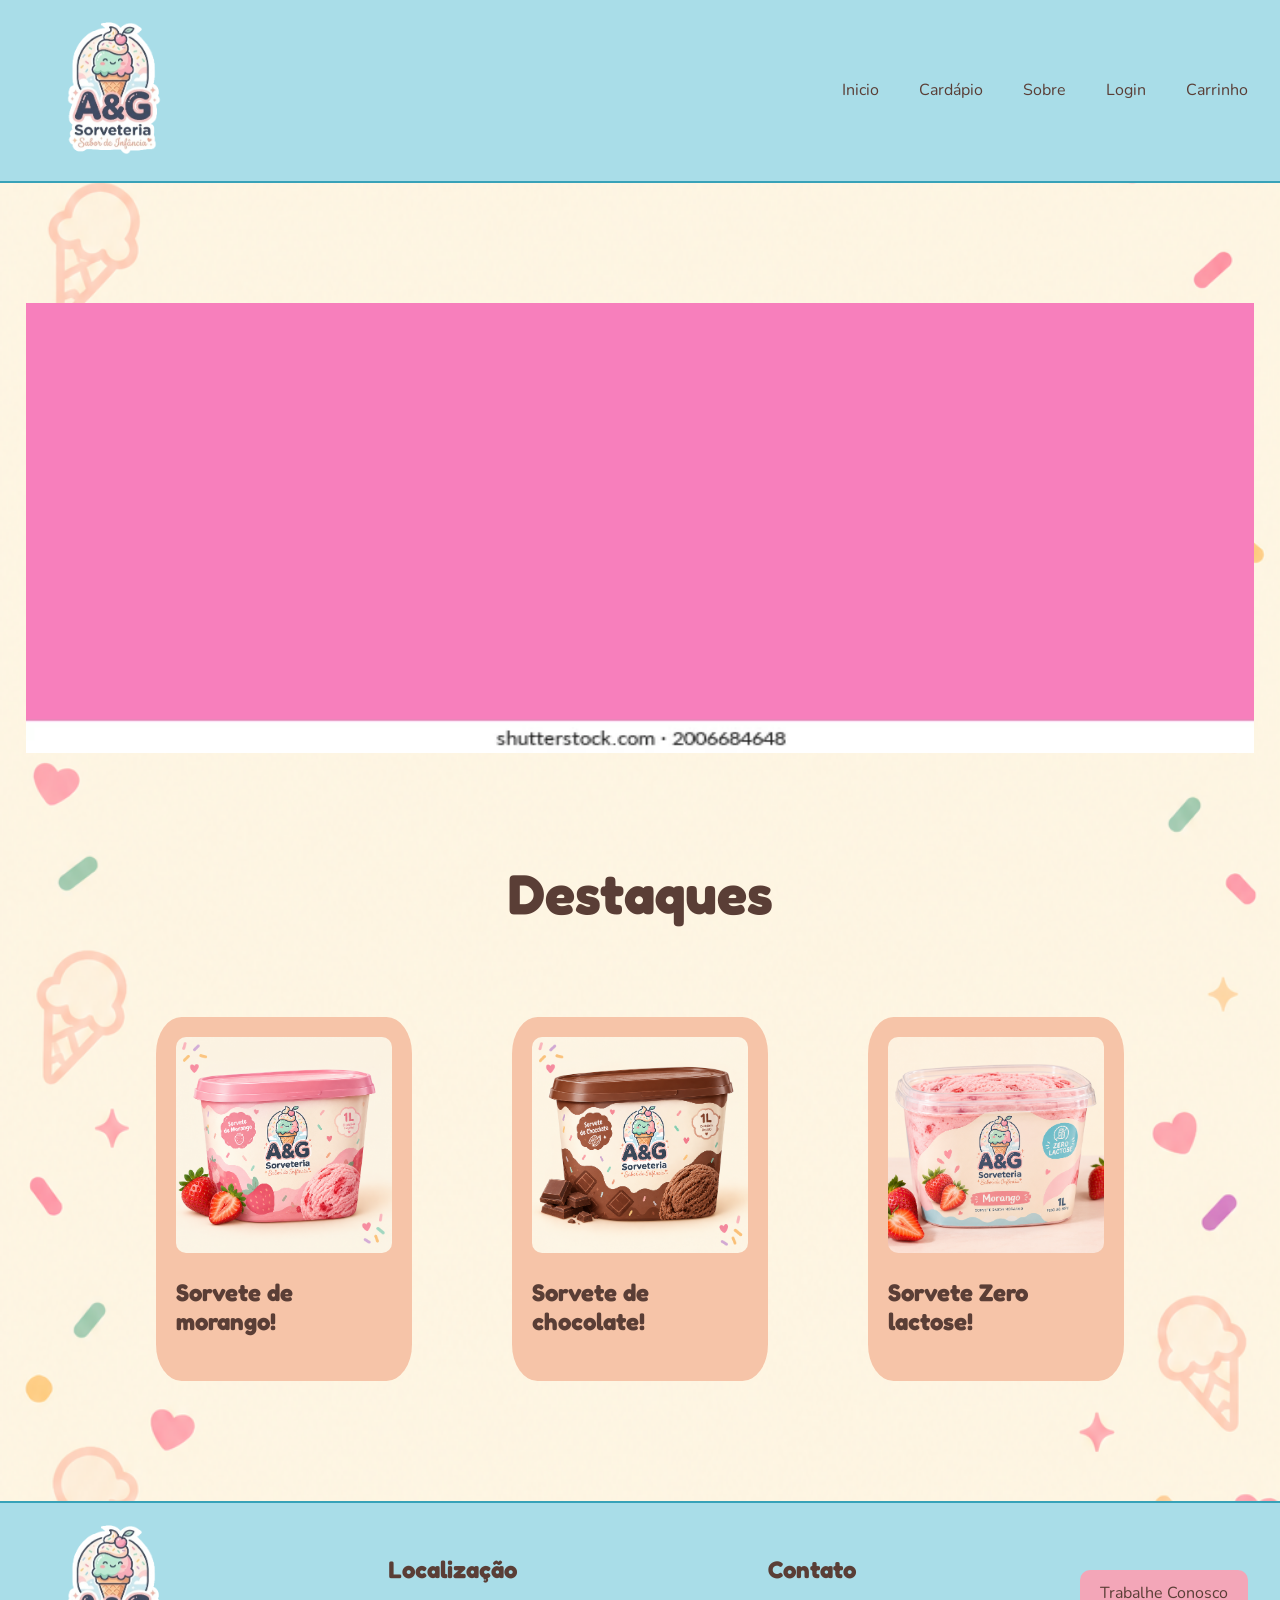
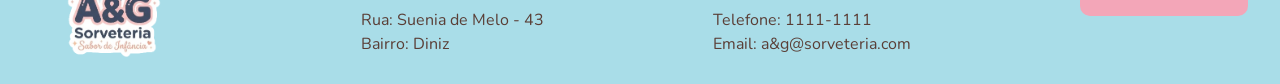
==== index.html @ 2f1aa0f4 "Add files via upload" ====
<!DOCTYPE html>
<html lang="pt-br">
<head>
    <meta charset="UTF-8">
    <meta name="viewport" content="width=device-width, initial-scale=1.0">
    <title>A&G sorveteria</title>
    <link rel="icon" type="imagem/png" href="imagens/Logo.png">
    <link rel="stylesheet" href="css/style.css">
</head>
<body>
    <header class="cabecalho">
        
        <img class="logo" src="imagens/Logo.png" alt="logo da A&G sorveteria">
        
        <nav class="navegacao">
            <ul>
                <li><a href="index.html">Inicio</a></li>
                <li><a href="paginas/Cardapio.html">Cardápio</a></li>
                <li><a href="paginas/Sobre.html">Sobre</a></li>
                <li><a href="paginas/Login.html">Login</a></li>
                <li><a href="paginas/Carrinho.html">Carrinho</a></li>
            </ul>
        </nav>
    </header>

    <main class="principal">

        <img class="banner" src="imagens/persian-pink-banner-solid-color-260nw-2006684648.webp" alt="banner da A&G Sorveteria">


        <section class="destaques">
            <h1>Destaques</h1>

            <div class="cards">
                <a href="paginas/Produtos/Morango1l.html">
                    <article>
                        <img src="imagens/morango1l.png" alt="imagem de sorvete">
                        <h2>Sorvete de morango!</h2>
                    </article>
                </a>

                <a href="paginas/Produtos/Chocolate1l.html">
                    <article>
                        <img src="imagens/chocolate1l.png" alt="imagem de sorvete">
                        <h2>Sorvete de chocolate!</h2>
                    </article>
                </a>

                <a href="paginas/Produtos/Morango0.html">
                    <article>
                        <img src="imagens/morango0.png" alt="imagem de sorvete">
                        <h2>Sorvete Zero lactose!</h2>
                    </article>
                </a>
            </div>
        </section>
    </main>

    <footer class="rodape">
        <img class="logo" src="imagens/Logo.png" alt="logo da A%G sorveteria">

        <section>
            <h2>Localização</h2>
            <p>Rua: Suenia de Melo - 43</p>
            <p>Bairro: Diniz</p>
        </section>

        <section>
            <h2>Contato</h2>
            <p>Telefone: 1111-1111</p>
            <p>Email: a&g@sorveteria.com</p>
        </section>

        <a class="botao" href="paginas/Trabalhe.html">Trabalhe Conosco</a>

    </footer>
</body>
</html>
---- css/style.css ----
@import url('https://fonts.googleapis.com/css2?family=Fredoka:wght@400;500;600;700&family=Nunito:wght@400;500;600;700&display=swap');

*{
    margin: 0;
    padding: 0;
    box-sizing: border-box;
}

:root {
    --cor-principal: #A9DDE8;
    --cor-background: #FFF8EE;
    --cor-texto: #5a3e36;
    --cor-cards: #F6C4A8;
    --cor-destaque: #354052;
    --cor-botoes: #F3A6B8;
    --cor-hover: #D9828B;
    --cor-detalhes: #A8D9C8;
}

body {
    display: flex;
    flex-direction: column;
    justify-content: space-between;


    background-repeat: no-repeat;
    background-position: center center;
    background-size: cover;
    background-image: url(../imagens/back.png);
    color: var(--cor-texto);
    font-family: 'Nunito', sans-serif;
    min-height: 100vh;
}

main {
    margin: 100px 2%;
}

h1, h2, h3 {
    display: flex;
    justify-content: center;

    font-family: 'Fredoka', sans-serif;
    margin-bottom: 25px;
    margin-top: 25px;
}

p {
    margin: 2px 0;
}

h1 {
    font-size: 3.5em;
}

input:focus, button:focus, a:focus {
    outline: 3px solid var(--cor-destaque);
}

.botao{
    padding: 12px 20px;
    border: none;
    border-radius: 10px;

    background-color: var(--cor-botoes);
    text-decoration: none;
    color: var(--cor-texto);
}

.botao:hover {
    background-color: var(--cor-hover);
}


/* Rodape*/

.rodape {
    display: flex;
    justify-content: space-between;
    gap: 2em;
    flex-wrap: wrap;
    align-items: center;

    padding-left: 2rem;
    padding-right: 2rem;
    margin-top: 20px;
    
    background-color: var(--cor-principal);
    border-top: 2px solid #38a2b8;
}

/* Cabeçalho */

.cabecalho {
    display: flex;
    align-items: center;
    justify-content: space-between;
    flex-wrap: wrap;

    background-color: var(--cor-principal);
    padding-left: 2rem;
    padding-right: 2rem;
    margin-bottom: 20px;
    border-bottom: 2px solid #38a2b8;
}

.navegacao ul {
    display: flex;
    gap: 40px;
    list-style: none;
    flex-wrap: wrap;
}

.navegacao a{
    text-decoration: none;
    color: var(--cor-texto);
}

.logo {
    width: 10rem;
}


/* Principal */

.destaques > h1 {
    margin-top: 100px;
    margin-bottom: 90px;
}

.banner{
    width: 100%;
    max-height: 450px;
}

.cards {
    display: flex;
    justify-content: center;
    gap: 100px;
    flex-wrap: wrap;
} 

.cards img {
    width: 100%;
    max-height: 450px;
    border-radius: 10px;
}

.cards article{
    display: flex;
    flex-direction: column;
    align-items: center;

    background-color: var(--cor-cards);
    padding: 20px;
    width: 20vw;
    border-radius: 10%;
    transition: 0.3s;
    
}

.cards article:hover{
    transform: translateY(-5px);
}

.cards a{
    text-decoration: none;
    color: var(--cor-texto);

}


/*Cardápio*/

.sabores {
    display: flex;
    justify-content: space-around;
    gap: 100px;
    flex-wrap: wrap;
    align-items: flex-start;

} 

.sabores article{
    display: flex;
    flex-direction: column;
    justify-content:  space-between;
    align-items: center;

    padding: 20px;
    background-color: var(--cor-cards);
    width: 25em;
    height: 50%;
    border-radius: 10px;
    box-shadow: 1px var(--cor-detalhes);
    transition: 0.3s;   
}

.sabores article:hover{
    transform: translateY(-5px);
}

.sabores div {
    display: flex;
    flex-direction: column;
    align-items: center;
}

.sabores img {
    width: 100%;
    max-height: 450px;
    border-radius: 10px;
}

.sabores a{
    text-decoration: none;
    color: var(--cor-texto);
}

.cardapio h1{
    font-size: 3em;
}

.sabores p{
    font-weight: bold;
}

.sabores h2 {
    font-size: 1.5em;
}

.sabores p {
    font-size: 1em;
}

.busca {
    display: flex;
    justify-content: flex-start;
    align-items: center;
    flex-wrap: wrap;
    gap: 10px;

    border-radius: 10%;
    margin-bottom: 100px;
}

.busca label{
    flex-basis: 100%;
    font-weight: bold;
    font-size: 1.5em
}

.busca input {
    flex: 1;
    min-width: 0;

    padding: 12px;
    border: 1px solid #dddddd;
    border-radius: 10px;
}



/* Produto */

.produto_descricao {
    display: grid;
    grid-template-columns: minmax(0, 1fr) minmax(0, 1fr);
    align-items: center;
    gap: 35px;

    width: min(1000px, 92%);
    margin: 40px auto;
    padding: 30px;

    background-color: var(--cor-background);
    border-radius: 18px;
    box-shadow: 0 4px 15px rgba(90, 62, 54, 0.10);
}

.produto_descricao h1 {
    margin-bottom: 15px;
    font-size: 2em;
    line-height: 1.3;
}

.produto_descricao img {
    width: 100%;
    max-height: 600px;
    border-radius: 10px;
}

.detalhes {
    display: flex;
    flex-direction: column;
    justify-content: flex-start;

    gap: 10px;

    height: 100%;
}

.descricao {
    display: flex;
    flex-direction: column;
    align-items: flex-start;

    padding-bottom: 20px;

    border-bottom: 1px solid var(--cor-detalhes);
}

.ingredientes {
    display: flex;
    flex-direction: column;
    align-items: flex-start;

    padding-bottom: 20px;
    font-size: 1em;
}

.adicionar_carrinho {
    display: flex;
    flex-direction: column;
    gap: 10px

}

.preco {
    font-weight: bold;
    font-size: 1.5em;
    color: var(--cor-hover);
}


.compra button {
    margin-top: 5px;
    width: 100%;
}


/* Login e cadastro*/

.aba_login, .aba_cadastro  {
    display: flex;
    justify-content: center;
    align-items: center;

    min-width: 100%;
}

.login, .cadastro {
    background-color: var(--cor-cards);
    width: 50%;

    padding: 20px;
    border-radius: 10px;
    box-shadow: 0 4px 6px rgba(0, 0, 0, 0.1);
}

.fazer_login, .fazer_cadastro{
    display: flex;
    flex-direction: column;
    flex-wrap: wrap;
    justify-content: center;
    gap: 10px;
}

.fazer_login input, .fazer_cadastro input{
    display: flex;
    min-width: 0;
    width: 100%;

    margin-bottom: 20px;
    padding: 10px;
    border: 1px solid #dddddd;
    border-radius: 10px;
}

.fazer_login fieldset, .fazer_cadastro fieldset{
    border: none;
    border-radius: 10px;
    padding: 10px;
}

.fazer_login legend, .fazer_cadastro legend{
    font-size: 1.5rem;
}

.cadastre, .entrar {
    margin-top: 10px;
    font-size: 0.8em;
}

/* Carrinho */ 

.aba_carrinho {
    height: 100vh;
    border-radius: 10px;
    background-color: var(--cor-background);
    padding: 20px;
    box-shadow: 0 4px 6px rgba(0, 0, 0, 0.1);
}

.carrinho {
    display: flex;
    flex-direction: column;
    justify-content: space-between;
    height: 100%;
}

.carrinho p {
    color: color-mix(in srgb, var(--cor-texto) 70%, transparent);
    font-size: 2em;
}

.finalizar{
    display: flex;
    justify-content: space-between;
    align-items: center;
    border-top: 1px solid var(--cor-detalhes);

}

.finalizar a{
    width: 20%;
    text-align: center;
}

/* Trabalhe conosco */

.trabalhe  {
    display: flex;
    justify-content: center;
    align-items: center;

    min-width: 100%;
}

.curriculo {
    background-color: var(--cor-cards);
    width: 50%;

    padding: 20px;
    border-radius: 10px;
    box-shadow: 0 4px 6px rgba(0, 0, 0, 0.1);
}

.enviar_curriculo{
    display: flex;
    flex-direction: column;
    flex-wrap: wrap;
    justify-content: center;
    gap: 10px;
}

.enviar_curriculo input{
    display: flex;
    min-width: 0;
    width: 100%;

    margin-bottom: 20px;
    padding: 10px;
    border: 1px solid #dddddd;
    border-radius: 10px;
}

.enviar_curriculo label{
    font-size: 1.5rem;
}
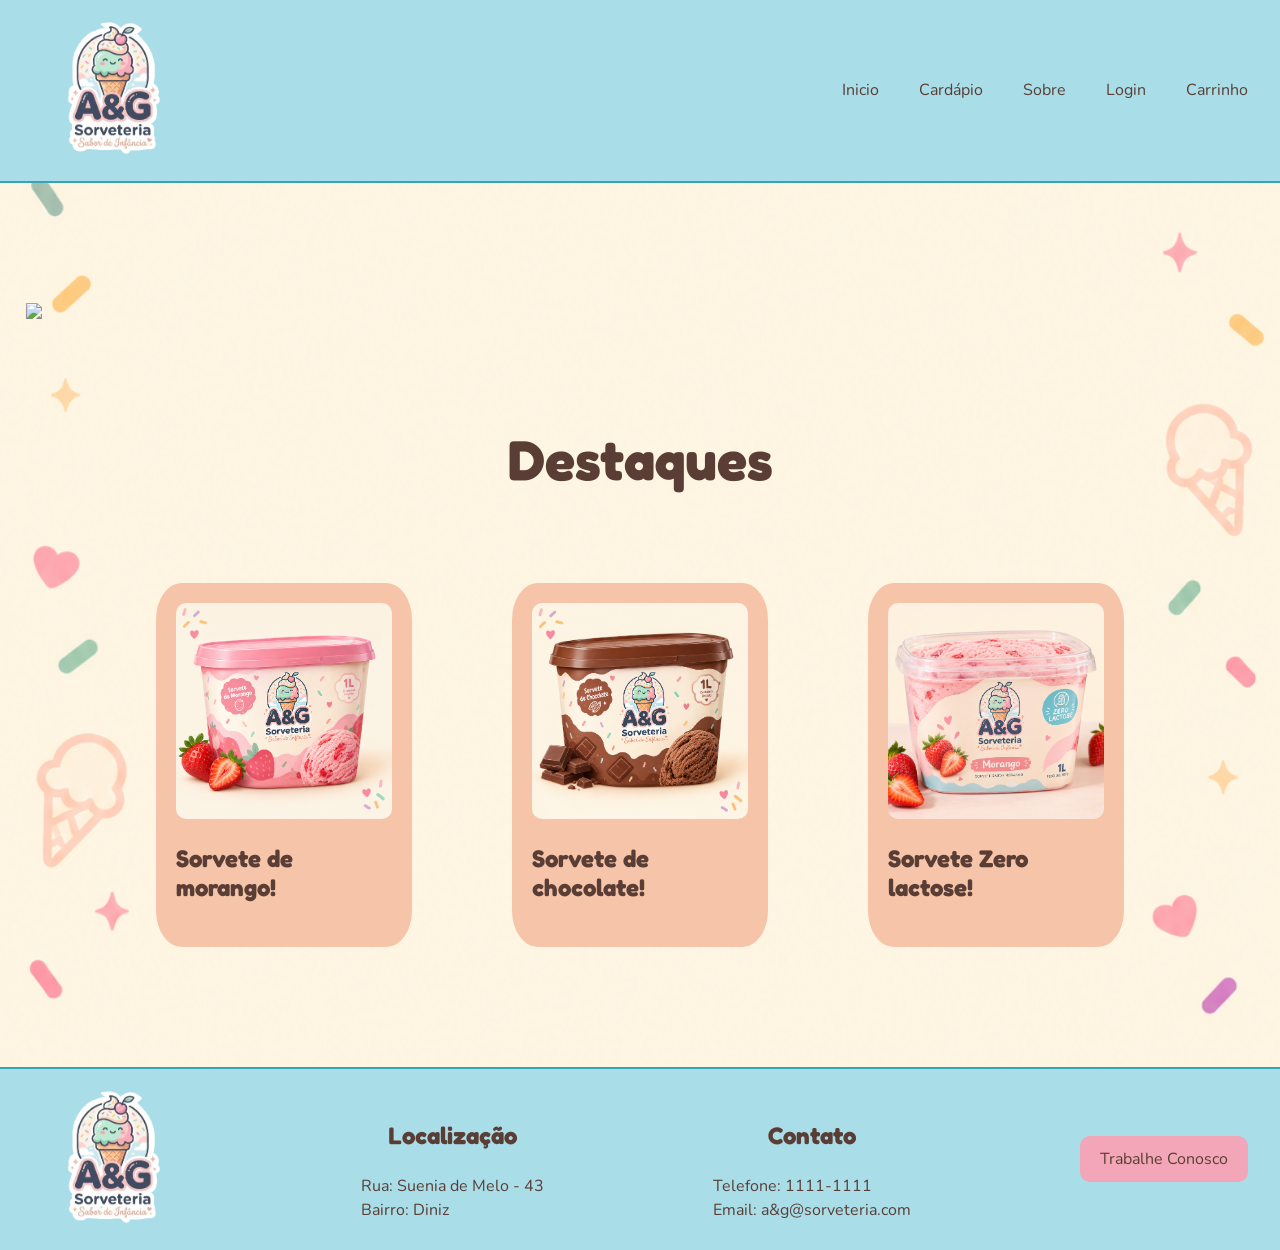
==== commit 2025404e: "Add files via upload" ====
--- a/index.html
+++ b/index.html
@@ -25,7 +25,7 @@
 
     <main class="principal">
 
-        <img class="banner" src="imagens/persian-pink-banner-solid-color-260nw-2006684648.webp" alt="banner da A&G Sorveteria">
+        <img class="banner" src="imagens/banner.png alt="banner da A&G Sorveteria">
 
 
         <section class="destaques">
--- a/css/style.css
+++ b/css/style.css
@@ -415,7 +415,7 @@
     font-size: 2em;
 }
 
-.finalizar{
+.continuar{
     display: flex;
     justify-content: space-between;
     align-items: center;
@@ -423,7 +423,7 @@
 
 }
 
-.finalizar a{
+.continuar a{
     width: 20%;
     text-align: center;
 }
@@ -470,3 +470,59 @@
     font-size: 1.5rem;
 }
 
+/* Pedido */
+
+.aba_pedido {
+    height: 100vh;
+    border-radius: 10px;
+    background-color: var(--cor-background);
+    padding: 20px;
+    box-shadow: 0 4px 6px rgba(0, 0, 0, 0.1);
+}
+
+.pedido {
+    display: flex;
+    flex-direction: column;
+    justify-content: space-between;
+    height: 100%;
+}
+
+.finalizar{
+    display: flex;
+    flex-direction: column;
+    justify-content: space-between;
+    border-top: 1px solid var(--cor-detalhes);
+}
+
+.finalizar form {
+    display: flex;
+    flex-direction: column;
+    gap: 20px;
+}
+
+.finalizar fieldset{
+    display: flex;
+    flex-direction: column;
+    border: none;
+}
+
+.cupom {
+    display: flex;
+    flex-direction: column;
+    gap: 10px;
+}
+
+.cupom label{
+    font-weight: bold;
+}
+
+.cupom input{
+    display: flex;
+    min-width: 0;
+    width: 100%;
+
+    margin-bottom: 20px;
+    padding: 10px;
+    border: 1px solid #dddddd;
+    border-radius: 10px;
+}
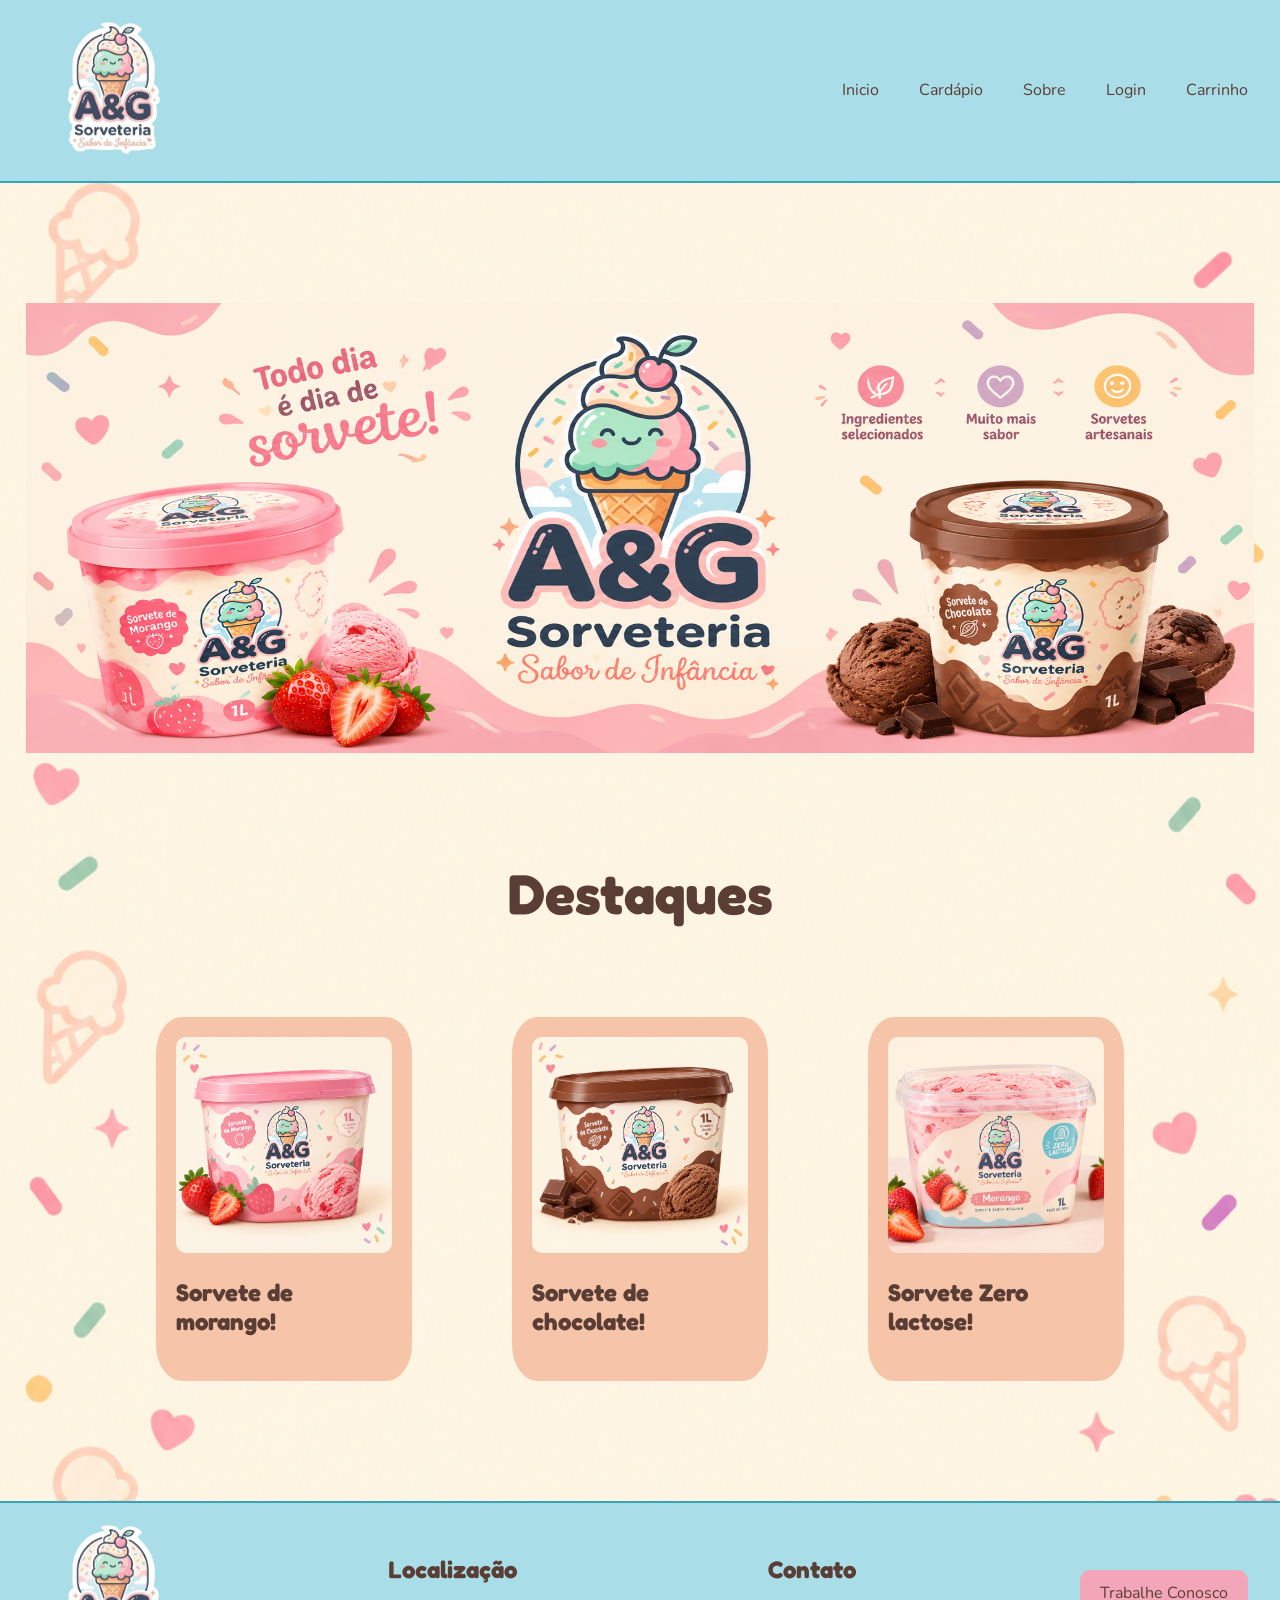
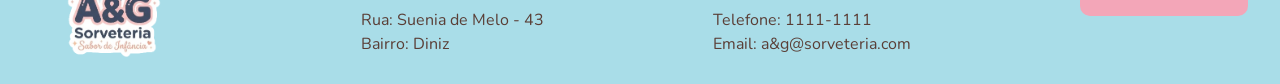
==== commit 07d8e9d6: "Fix img tag syntax in index.html" ====
--- a/index.html
+++ b/index.html
@@ -25,7 +25,7 @@
 
     <main class="principal">
 
-        <img class="banner" src="imagens/banner.png alt="banner da A&G Sorveteria">
+        <img class="banner" src="imagens/banner.png" alt="banner da A&G Sorveteria">
 
 
         <section class="destaques">
@@ -75,4 +75,4 @@
 
     </footer>
 </body>
-</html>+</html>
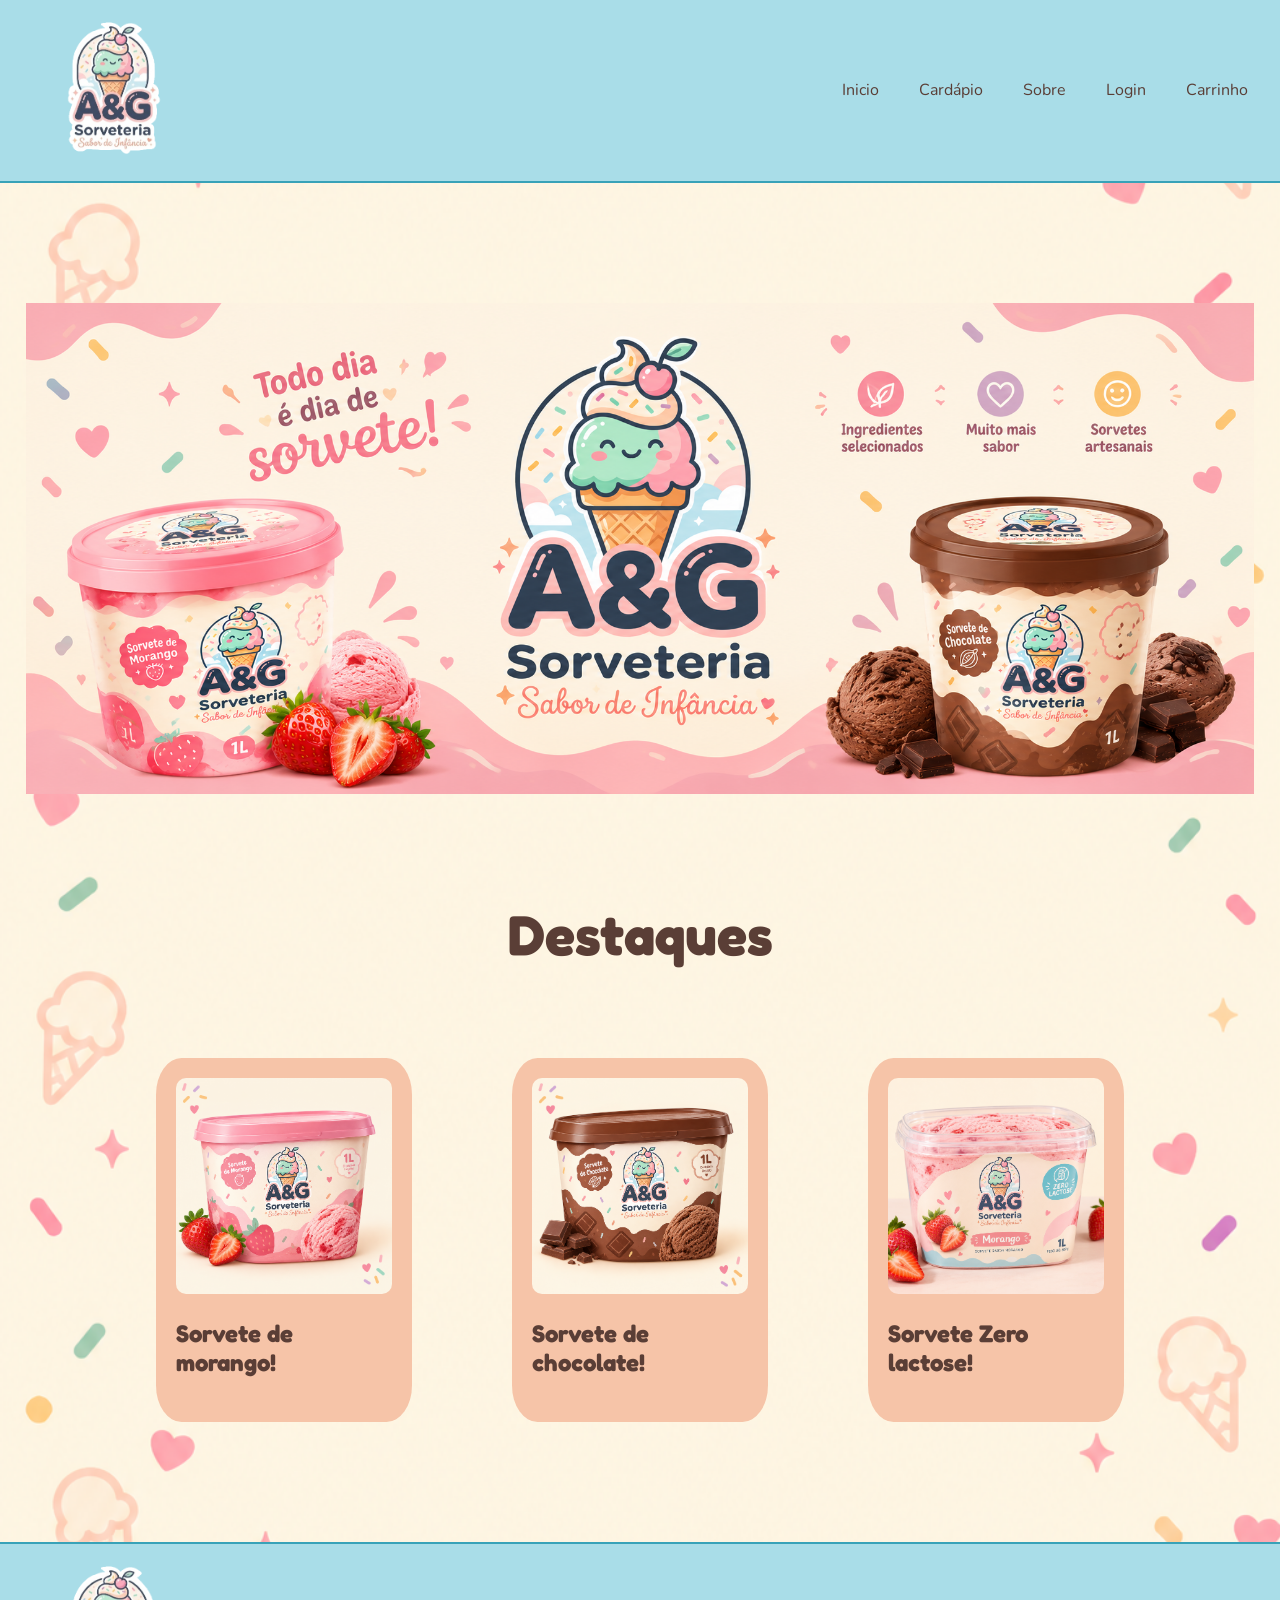
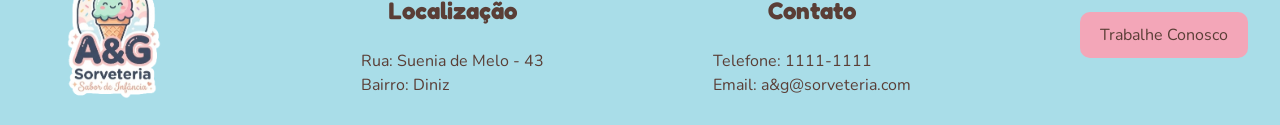
==== commit f4b93653: "Add files via upload" ====
--- a/index.html
+++ b/index.html
@@ -75,4 +75,4 @@
 
     </footer>
 </body>
-</html>
+</html>
--- a/css/style.css
+++ b/css/style.css
@@ -131,7 +131,7 @@
 
 .banner{
     width: 100%;
-    max-height: 450px;
+    max-height: 600px;
 }
 
 .cards {
